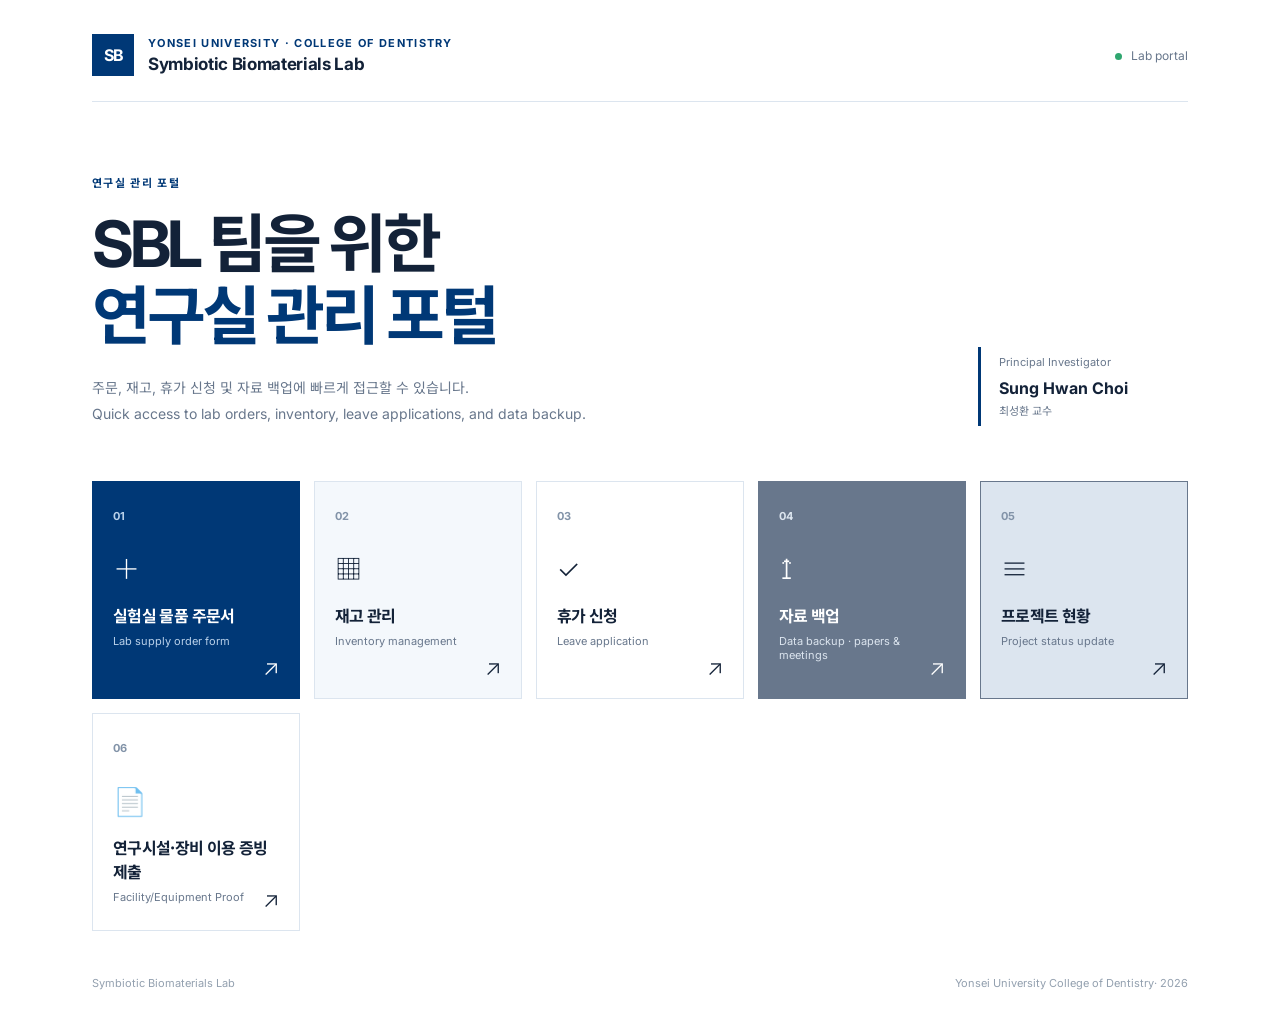
==== index.html @ 74894c6a "Add form card: 연구시설·장비 이용 증빙 제출 (forms.gle/TEMUoJNkxEMnS8F69)" ====
<!doctype html>
<html lang="ko">
<head>
  <meta charset="utf-8">
  <meta name="viewport" content="width=device-width, initial-scale=1">
  <meta name="theme-color" content="#003876">
  <meta name="description" content="Symbiotic Biomaterials Lab management portal">
  <title>Symbiotic Biomaterials Lab | 연구실 관리 포털</title>
  <link rel="preconnect" href="https://fonts.googleapis.com">
  <link rel="preconnect" href="https://fonts.gstatic.com" crossorigin>
  <link href="https://fonts.googleapis.com/css2?family=Inter:wght@400;500;600;700&family=Noto+Sans+KR:wght@400;500;600;700&display=swap" rel="stylesheet">
  <link rel="stylesheet" href="styles.css">
</head>
<body>
  <main class="shell">
    <header class="topbar">
      <div class="mark" aria-hidden="true">SB</div>
      <div>
        <p class="eyebrow">YONSEI UNIVERSITY · COLLEGE OF DENTISTRY</p>
        <h1>Symbiotic Biomaterials Lab</h1>
      </div>
      <span class="status"><i></i> Lab portal</span>
    </header>

    <section class="intro" aria-labelledby="page-title">
      <div>
        <p class="kicker">연구실 관리 포털</p>
        <h2 id="page-title">SBL 팀을 위한<br><span>연구실 관리 포털</span></h2>
        <p class="subcopy">주문, 재고, 휴가 신청 및 자료 백업에 빠르게 접근할 수 있습니다.<br>Quick access to lab orders, inventory, leave applications, and data backup.</p>
      </div>
      <div class="pi-card"><span>Principal Investigator</span><strong>Sung Hwan Choi</strong><small>최성환 교수</small></div>
    </section>

    <section class="cards" aria-label="Lab management links">
      <a class="card" href="https://docs.google.com/forms/d/e/1FAIpQLScEIuQITKo05gWaRVm7bDveCAIwTqV2-ZcL_DmFr97_qJIZLg/viewform" target="_blank" rel="noopener">
        <span class="number">01</span><span class="icon">＋</span><h3>실험실 물품 주문서</h3><p>Lab supply order form</p><span class="arrow">↗</span>
      </a>
      <a class="card" href="https://utkmangal.github.io/CSB-inventory/" target="_blank" rel="noopener">
        <span class="number">02</span><span class="icon">▦</span><h3>재고 관리</h3><p>Inventory management</p><span class="arrow">↗</span>
      </a>
      <a class="card" href="https://script.google.com/macros/s/AKfycbx7M5jRn8BDRNuMDzZ_AdjzgKAW8azfZle3n2k74nBAoc-adZHbKTkeCvFYDNhis0aWDw/exec" target="_blank" rel="noopener">
        <span class="number">03</span><span class="icon">✓</span><h3>휴가 신청</h3><p>Leave application</p><span class="arrow">↗</span>
      </a>
      <a class="card" href="https://drive.google.com/drive/u/0/folders/1RgWp5xmx1tK5ifyIaV2tfaJ5H_zmClWn" target="_blank" rel="noopener">
        <span class="number">04</span><span class="icon">↥</span><h3>자료 백업</h3><p>Data backup · papers & meetings</p><span class="arrow">↗</span>
      </a>
      <a class="card" href="https://forms.gle/GiUPmyDLFvxr4hBi9" target="_blank" rel="noopener">
        <span class="number">05</span><span class="icon">≡</span><h3>프로젝트 현황</h3><p>Project status update</p><span class="arrow">↗</span>
      </a>
      <a class="card" href="https://forms.gle/TEMUoJNkxEMnS8F69" target="_blank" rel="noopener">
        <span class="number">06</span><span class="icon">📄</span><h3>연구시설·장비 이용 증빙 제출</h3><p>Facility/Equipment Proof</p><span class="arrow">↗</span>
      </a>
    </section>

    <footer><span>Symbiotic Biomaterials Lab</span><span>Yonsei University College of Dentistry· 2026</span></footer>
  </main>
  <script src="script.js"></script>
</body>
</html>
---- styles.css ----
:root{--blue:#003876;--ink:#132238;--muted:#68778c;--line:#dce5ef;--pale:#f4f8fc}*{box-sizing:border-box}html{font-family:Inter,"Noto Sans KR",sans-serif;color:var(--ink);background:#fff}body{margin:0;min-height:100vh}.shell{max-width:1160px;margin:auto;padding:34px 32px 24px}.topbar{display:flex;align-items:center;gap:14px;border-bottom:1px solid var(--line);padding-bottom:25px}.mark{width:42px;height:42px;display:grid;place-items:center;background:var(--blue);color:#fff;font-weight:700;letter-spacing:-1px}.eyebrow,.kicker{margin:0;color:var(--blue);font-size:11px;font-weight:700;letter-spacing:.12em}.topbar h1{font-size:17px;margin:4px 0 0;letter-spacing:-.02em}.status{margin-left:auto;color:var(--muted);font-size:12px}.status i{display:inline-block;width:7px;height:7px;border-radius:50%;background:#2fa66f;margin-right:6px}.intro{display:flex;justify-content:space-between;gap:32px;padding:72px 0 55px}.kicker{margin-bottom:18px}.intro h2{font-size:clamp(38px,5vw,64px);line-height:1.12;letter-spacing:-.065em;margin:0}.intro h2 span{color:var(--blue)}.subcopy{color:var(--muted);font-size:14px;line-height:1.8;margin:24px 0 0}.pi-card{align-self:end;border-left:3px solid var(--blue);padding:8px 0 8px 18px;min-width:210px}.pi-card span,.pi-card small{display:block;color:var(--muted);font-size:11px}.pi-card strong{display:block;font-size:16px;margin:9px 0 4px}.cards{display:grid;grid-template-columns:repeat(5,1fr);gap:14px}.card{position:relative;min-height:218px;padding:22px 20px;text-decoration:none;color:var(--ink);border:1px solid var(--line);background:#fff;transition:transform .2s,box-shadow .2s,border-color .2s}.card:hover,.card:focus-visible{transform:translateY(-4px);border-color:#7fa3c7;box-shadow:0 12px 28px #00387614;outline:none}.card:nth-child(1){background:var(--blue);color:#fff;border-color:var(--blue)}.card:nth-child(1) p,.card:nth-child(1) .number{color:#b9d1ea}.card:nth-child(2){background:var(--pale)}.card:nth-child(4){background:var(--muted);color:#fff;border-color:var(--muted)}.card:nth-child(4) p,.card:nth-child(4) .number{color:var(--line)}.card:nth-child(5){background:var(--line);border-color:var(--muted)}.number{color:#8293a8;font-size:11px;font-weight:700}.icon{display:block;font-size:27px;line-height:1;margin:32px 0 20px;font-weight:300}.card h3{font-family:"Noto Sans KR",Inter,sans-serif;font-size:16px;letter-spacing:-.04em;margin:0 0 7px}.card p{margin:0;color:var(--muted);font-size:11px}.arrow{position:absolute;right:20px;bottom:18px;font-size:22px;font-weight:300}.card:nth-child(1) .arrow,.card:nth-child(4) .arrow{color:#fff}footer{display:flex;justify-content:space-between;color:#93a0af;font-size:11px;padding-top:45px}@media(max-width:800px){.shell{padding:22px 20px}.intro{padding:52px 0 38px;display:block}.pi-card{margin-top:32px}.cards{grid-template-columns:repeat(3,1fr)}}@media(max-width:480px){.topbar{align-items:flex-start}.status{display:none}.intro h2{font-size:40px}.subcopy br{display:none}.cards{grid-template-columns:1fr}.card{min-height:170px}.icon{margin:24px 0 16px}footer{display:block;line-height:2}}
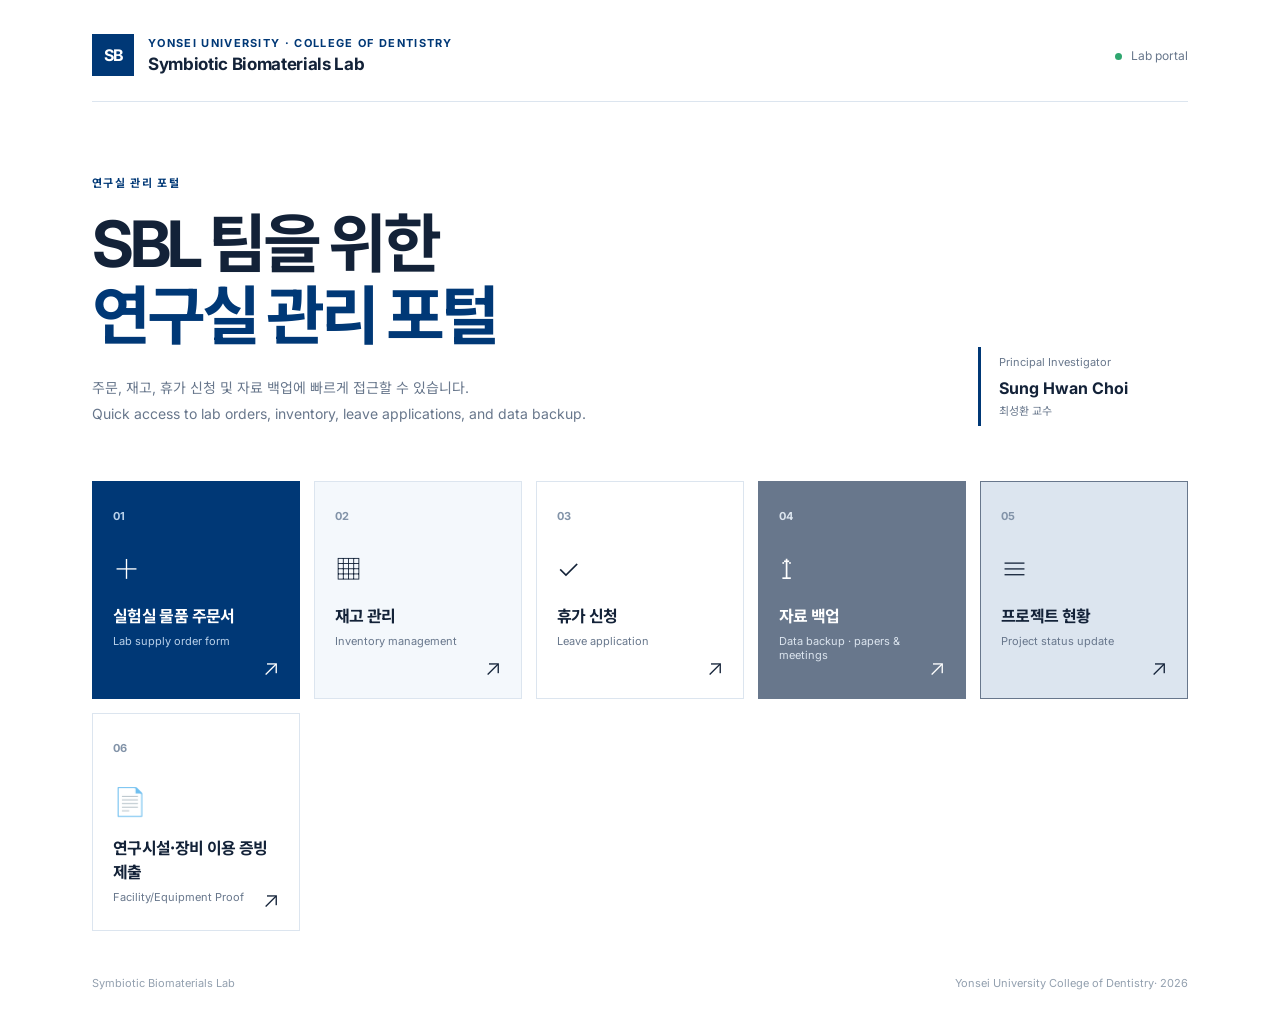
==== commit 08db6b83: "Add Yonsei logo watermark via bg.css and link in index.html" ====
--- a/index.html
+++ b/index.html
@@ -10,6 +10,7 @@
   <link rel="preconnect" href="https://fonts.gstatic.com" crossorigin>
   <link href="https://fonts.googleapis.com/css2?family=Inter:wght@400;500;600;700&family=Noto+Sans+KR:wght@400;500;600;700&display=swap" rel="stylesheet">
   <link rel="stylesheet" href="styles.css">
+  <link rel="stylesheet" href="bg.css">
 </head>
 <body>
   <main class="shell">
--- a/bg.css
+++ b/bg.css
@@ -0,0 +1,18 @@
+/* Yonsei logo background (top-right watermark) */
+body::after{
+  content: "";
+  position:fixed;
+  top:30px;
+  right:0.75px;
+  width:520px;
+  height:520px;
+  pointer-events:none;
+  background-image:url('https://mail.yonsei.ac.kr/userImgV2/logo/imageFile_47ba99c5.png');
+  background-size:contain;
+  background-repeat:no-repeat;
+  opacity:.12;
+  z-index:0;
+}
+
+/* Ensure main content sits above the watermark */
+.shell{position:relative;z-index:1}
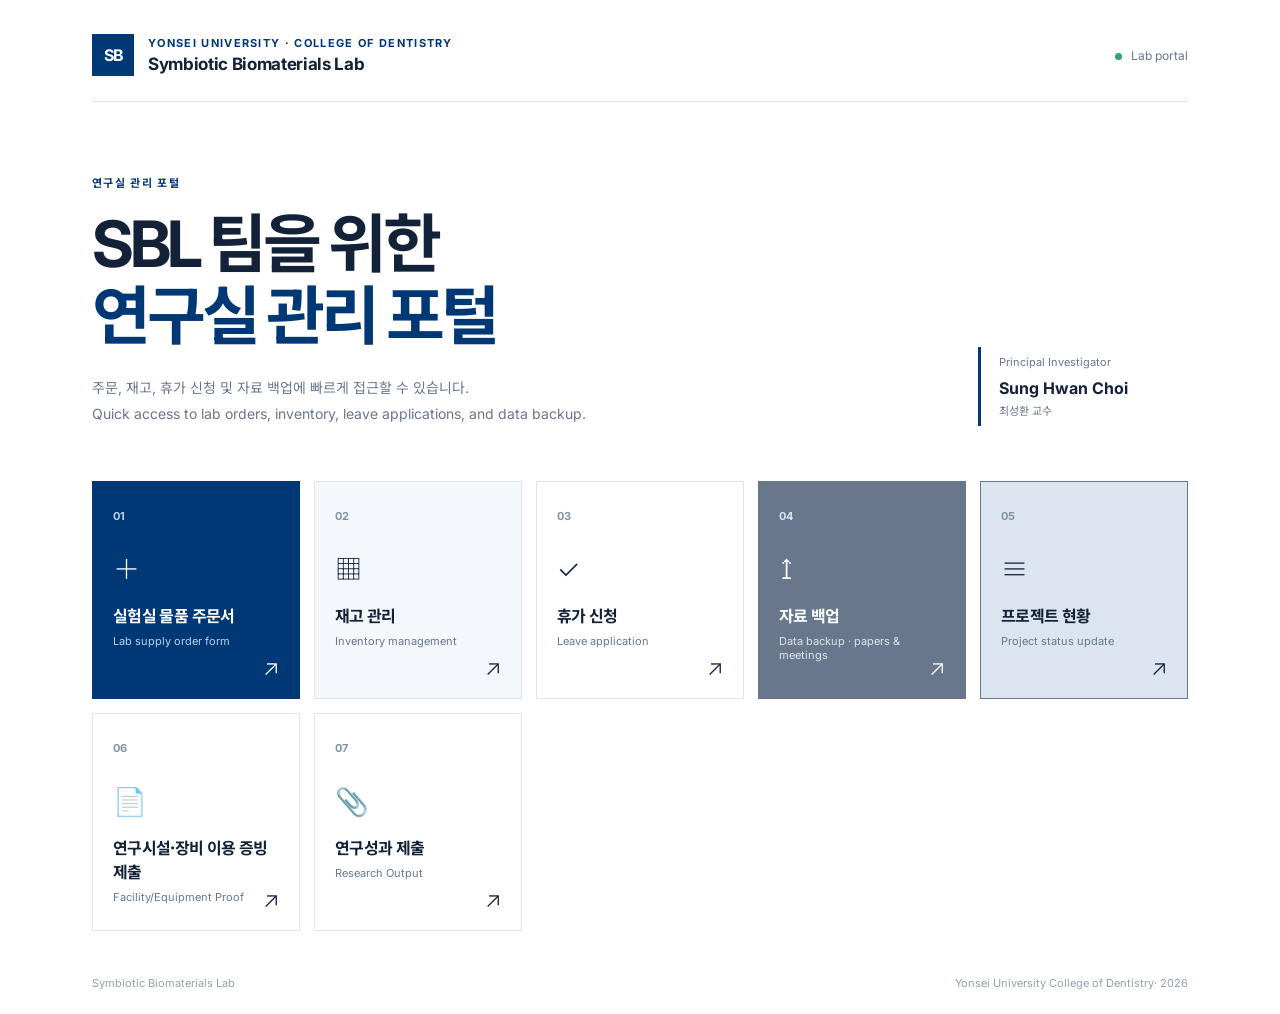
==== commit c04f76e6: "Add research output card: 연구성과 제출 (forms.gle/zZ8ShPxTAzbq8mXW9)" ====
--- a/index.html
+++ b/index.html
@@ -51,6 +51,9 @@
       <a class="card" href="https://forms.gle/TEMUoJNkxEMnS8F69" target="_blank" rel="noopener">
         <span class="number">06</span><span class="icon">📄</span><h3>연구시설·장비 이용 증빙 제출</h3><p>Facility/Equipment Proof</p><span class="arrow">↗</span>
       </a>
+      <a class="card" href="https://forms.gle/zZ8ShPxTAzbq8mXW9" target="_blank" rel="noopener">
+        <span class="number">07</span><span class="icon">📎</span><h3>연구성과 제출</h3><p>Research Output</p><span class="arrow">↗</span>
+      </a>
     </section>
 
     <footer><span>Symbiotic Biomaterials Lab</span><span>Yonsei University College of Dentistry· 2026</span></footer>
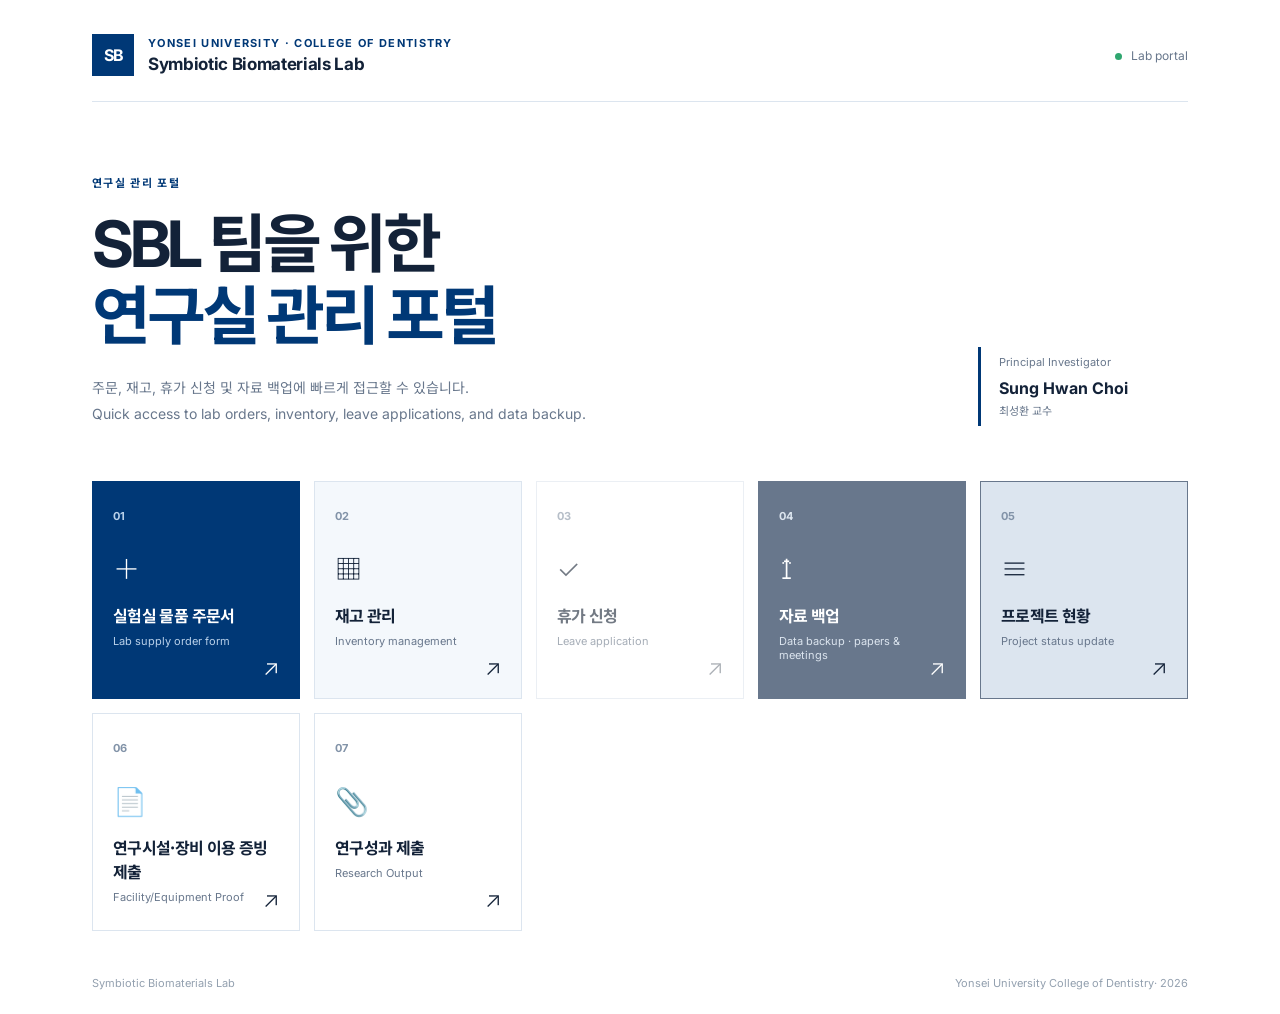
==== commit 13bfd3f1: "Disable card 03 (muted) and add muted.css" ====
--- a/index.html
+++ b/index.html
@@ -10,6 +10,7 @@
   <link rel="preconnect" href="https://fonts.gstatic.com" crossorigin>
   <link href="https://fonts.googleapis.com/css2?family=Inter:wght@400;500;600;700&family=Noto+Sans+KR:wght@400;500;600;700&display=swap" rel="stylesheet">
   <link rel="stylesheet" href="styles.css">
+  <link rel="stylesheet" href="muted.css">
   <link rel="stylesheet" href="bg.css">
 </head>
 <body>
@@ -39,9 +40,9 @@
       <a class="card" href="https://utkmangal.github.io/CSB-inventory/" target="_blank" rel="noopener">
         <span class="number">02</span><span class="icon">▦</span><h3>재고 관리</h3><p>Inventory management</p><span class="arrow">↗</span>
       </a>
-      <a class="card" href="https://script.google.com/macros/s/AKfycbx7M5jRn8BDRNuMDzZ_AdjzgKAW8azfZle3n2k74nBAoc-adZHbKTkeCvFYDNhis0aWDw/exec" target="_blank" rel="noopener">
+      <div class="card muted" role="button" aria-disabled="true" title="휴가 신청 (일시 비활성화)">
         <span class="number">03</span><span class="icon">✓</span><h3>휴가 신청</h3><p>Leave application</p><span class="arrow">↗</span>
-      </a>
+      </div>
       <a class="card" href="https://drive.google.com/drive/u/0/folders/1RgWp5xmx1tK5ifyIaV2tfaJ5H_zmClWn" target="_blank" rel="noopener">
         <span class="number">04</span><span class="icon">↥</span><h3>자료 백업</h3><p>Data backup · papers & meetings</p><span class="arrow">↗</span>
       </a>
--- a/muted.css
+++ b/muted.css
@@ -0,0 +1,9 @@
+/* Styles for disabled/muted cards */
+.card.muted{
+  pointer-events:none;
+  opacity:.6;
+  filter:grayscale(.2);
+  cursor:default;
+}
+.card.muted .arrow{opacity:.6}
+.card.muted:hover,.card.muted:focus{transform:none;box-shadow:none;border-color:var(--line)}
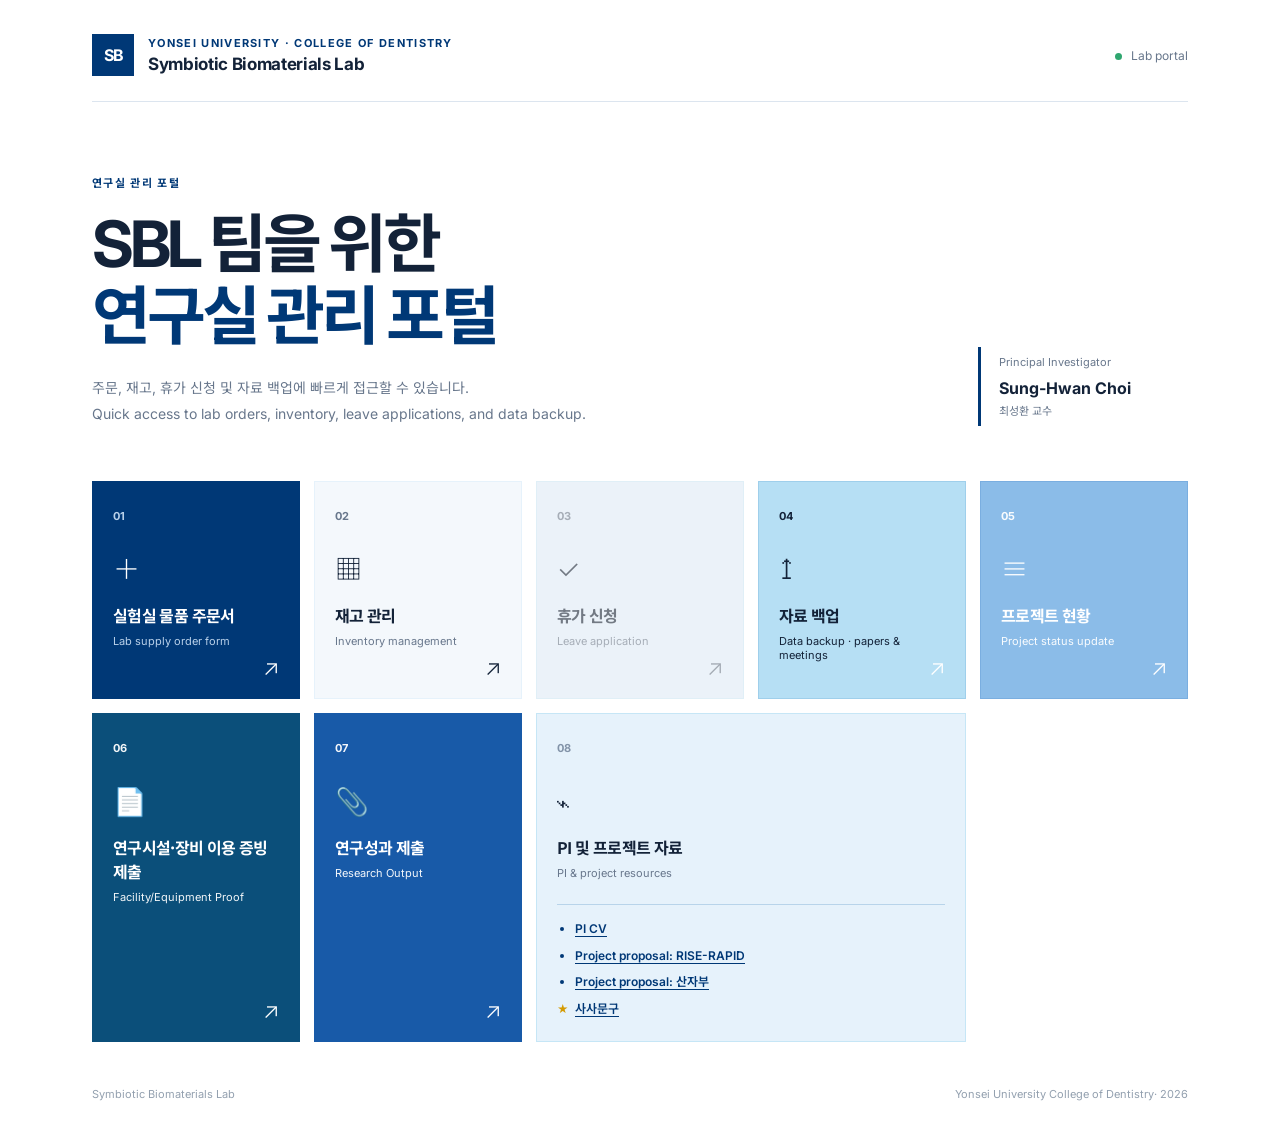
==== commit 7b87aec3: "Added new files and modified existing files to enhance the project. The new files include various do" ====
--- a/index.html
+++ b/index.html
@@ -30,7 +30,7 @@
         <h2 id="page-title">SBL 팀을 위한<br><span>연구실 관리 포털</span></h2>
         <p class="subcopy">주문, 재고, 휴가 신청 및 자료 백업에 빠르게 접근할 수 있습니다.<br>Quick access to lab orders, inventory, leave applications, and data backup.</p>
       </div>
-      <div class="pi-card"><span>Principal Investigator</span><strong>Sung Hwan Choi</strong><small>최성환 교수</small></div>
+      <div class="pi-card"><span>Principal Investigator</span><strong>Sung-Hwan Choi</strong><small>최성환 교수</small></div>
     </section>
 
     <section class="cards" aria-label="Lab management links">
@@ -55,6 +55,15 @@
       <a class="card" href="https://forms.gle/zZ8ShPxTAzbq8mXW9" target="_blank" rel="noopener">
         <span class="number">07</span><span class="icon">📎</span><h3>연구성과 제출</h3><p>Research Output</p><span class="arrow">↗</span>
       </a>
+      <div class="card resources-card">
+        <span class="number">08</span><span class="icon">⌁</span><h3>PI 및 프로젝트 자료</h3><p>PI &amp; project resources</p>
+        <ul class="resource-links">
+          <li><a href="https://drive.google.com/drive/folders/1UVNVBesscHKPIW8q47h2QK1CY0k-_-e5?usp=drive_link" target="_blank" rel="noopener">PI CV</a></li>
+          <li><a href="https://drive.google.com/drive/folders/1UA35SSmrBglyBUt4E-YgcebV_kpuVBA3?usp=sharing" target="_blank" rel="noopener">Project proposal: RISE-RAPID</a></li>
+          <li><a href="https://drive.google.com/drive/folders/1AG4R23twHz2QoNKqNVrFZvlxnFODZZCt?usp=sharing" target="_blank" rel="noopener">Project proposal: 산자부</a></li>
+          <li class="acknowledgement-link"><span aria-hidden="true">★</span><a href="https://drive.google.com/drive/folders/1MIOdR1lTxWdF0zPtPaMRgAejjiVoql5Q?usp=sharing" target="_blank" rel="noopener">사사문구</a></li>
+        </ul>
+      </div>
     </section>
 
     <footer><span>Symbiotic Biomaterials Lab</span><span>Yonsei University College of Dentistry· 2026</span></footer>
--- a/styles.css
+++ b/styles.css
@@ -1 +1 @@
-:root{--blue:#003876;--ink:#132238;--muted:#68778c;--line:#dce5ef;--pale:#f4f8fc}*{box-sizing:border-box}html{font-family:Inter,"Noto Sans KR",sans-serif;color:var(--ink);background:#fff}body{margin:0;min-height:100vh}.shell{max-width:1160px;margin:auto;padding:34px 32px 24px}.topbar{display:flex;align-items:center;gap:14px;border-bottom:1px solid var(--line);padding-bottom:25px}.mark{width:42px;height:42px;display:grid;place-items:center;background:var(--blue);color:#fff;font-weight:700;letter-spacing:-1px}.eyebrow,.kicker{margin:0;color:var(--blue);font-size:11px;font-weight:700;letter-spacing:.12em}.topbar h1{font-size:17px;margin:4px 0 0;letter-spacing:-.02em}.status{margin-left:auto;color:var(--muted);font-size:12px}.status i{display:inline-block;width:7px;height:7px;border-radius:50%;background:#2fa66f;margin-right:6px}.intro{display:flex;justify-content:space-between;gap:32px;padding:72px 0 55px}.kicker{margin-bottom:18px}.intro h2{font-size:clamp(38px,5vw,64px);line-height:1.12;letter-spacing:-.065em;margin:0}.intro h2 span{color:var(--blue)}.subcopy{color:var(--muted);font-size:14px;line-height:1.8;margin:24px 0 0}.pi-card{align-self:end;border-left:3px solid var(--blue);padding:8px 0 8px 18px;min-width:210px}.pi-card span,.pi-card small{display:block;color:var(--muted);font-size:11px}.pi-card strong{display:block;font-size:16px;margin:9px 0 4px}.cards{display:grid;grid-template-columns:repeat(5,1fr);gap:14px}.card{position:relative;min-height:218px;padding:22px 20px;text-decoration:none;color:var(--ink);border:1px solid var(--line);background:#fff;transition:transform .2s,box-shadow .2s,border-color .2s}.card:hover,.card:focus-visible{transform:translateY(-4px);border-color:#7fa3c7;box-shadow:0 12px 28px #00387614;outline:none}.card:nth-child(1){background:var(--blue);color:#fff;border-color:var(--blue)}.card:nth-child(1) p,.card:nth-child(1) .number{color:#b9d1ea}.card:nth-child(2){background:var(--pale)}.card:nth-child(4){background:var(--muted);color:#fff;border-color:var(--muted)}.card:nth-child(4) p,.card:nth-child(4) .number{color:var(--line)}.card:nth-child(5){background:var(--line);border-color:var(--muted)}.number{color:#8293a8;font-size:11px;font-weight:700}.icon{display:block;font-size:27px;line-height:1;margin:32px 0 20px;font-weight:300}.card h3{font-family:"Noto Sans KR",Inter,sans-serif;font-size:16px;letter-spacing:-.04em;margin:0 0 7px}.card p{margin:0;color:var(--muted);font-size:11px}.arrow{position:absolute;right:20px;bottom:18px;font-size:22px;font-weight:300}.card:nth-child(1) .arrow,.card:nth-child(4) .arrow{color:#fff}footer{display:flex;justify-content:space-between;color:#93a0af;font-size:11px;padding-top:45px}@media(max-width:800px){.shell{padding:22px 20px}.intro{padding:52px 0 38px;display:block}.pi-card{margin-top:32px}.cards{grid-template-columns:repeat(3,1fr)}}@media(max-width:480px){.topbar{align-items:flex-start}.status{display:none}.intro h2{font-size:40px}.subcopy br{display:none}.cards{grid-template-columns:1fr}.card{min-height:170px}.icon{margin:24px 0 16px}footer{display:block;line-height:2}}
+:root{--blue:#003876;--ink:#132238;--muted:#68778c;--line:#dce5ef;--pale:#f4f8fc}*{box-sizing:border-box}html{font-family:Inter,"Noto Sans KR",sans-serif;color:var(--ink);background:#fff}body{margin:0;min-height:100vh}.shell{max-width:1160px;margin:auto;padding:34px 32px 24px}.topbar{display:flex;align-items:center;gap:14px;border-bottom:1px solid var(--line);padding-bottom:25px}.mark{width:42px;height:42px;display:grid;place-items:center;background:var(--blue);color:#fff;font-weight:700;letter-spacing:-1px}.eyebrow,.kicker{margin:0;color:var(--blue);font-size:11px;font-weight:700;letter-spacing:.12em}.topbar h1{font-size:17px;margin:4px 0 0;letter-spacing:-.02em}.status{margin-left:auto;color:var(--muted);font-size:12px}.status i{display:inline-block;width:7px;height:7px;border-radius:50%;background:#2fa66f;margin-right:6px}.intro{display:flex;justify-content:space-between;gap:32px;padding:72px 0 55px}.kicker{margin-bottom:18px}.intro h2{font-size:clamp(38px,5vw,64px);line-height:1.12;letter-spacing:-.065em;margin:0}.intro h2 span{color:var(--blue)}.subcopy{color:var(--muted);font-size:14px;line-height:1.8;margin:24px 0 0}.pi-card{align-self:end;border-left:3px solid var(--blue);padding:8px 0 8px 18px;min-width:210px}.pi-card span,.pi-card small{display:block;color:var(--muted);font-size:11px}.pi-card strong{display:block;font-size:16px;margin:9px 0 4px}.cards{display:grid;grid-template-columns:repeat(5,1fr);gap:14px}.card{position:relative;min-height:218px;padding:22px 20px;text-decoration:none;color:var(--ink);border:1px solid var(--line);background:#fff;transition:transform .2s,box-shadow .2s,border-color .2s}.card:hover,.card:focus-visible{transform:translateY(-4px);border-color:#7fa3c7;box-shadow:0 12px 28px #00387614;outline:none}.card:nth-child(1){background:var(--blue);color:#fff;border-color:var(--blue)}.card:nth-child(1) p,.card:nth-child(1) .number{color:#b9d1ea}.card:nth-child(2){background:var(--pale)}.card:nth-child(4){background:var(--muted);color:#fff;border-color:var(--muted)}.card:nth-child(4) p,.card:nth-child(4) .number{color:var(--line)}.card:nth-child(5){background:var(--line);border-color:var(--muted)}.number{color:#8293a8;font-size:11px;font-weight:700}.icon{display:block;font-size:27px;line-height:1;margin:32px 0 20px;font-weight:300}.card h3{font-family:"Noto Sans KR",Inter,sans-serif;font-size:16px;letter-spacing:-.04em;margin:0 0 7px}.card p{margin:0;color:var(--muted);font-size:11px}.arrow{position:absolute;right:20px;bottom:18px;font-size:22px;font-weight:300}.card:nth-child(1) .arrow,.card:nth-child(4) .arrow{color:#fff}footer{display:flex;justify-content:space-between;color:#93a0af;font-size:11px;padding-top:45px}@media(max-width:800px){.shell{padding:22px 20px}.intro{padding:52px 0 38px;display:block}.pi-card{margin-top:32px}.cards{grid-template-columns:repeat(3,1fr)}}@media(max-width:480px){.topbar{align-items:flex-start}.status{display:none}.intro h2{font-size:40px}.subcopy br{display:none}.cards{grid-template-columns:1fr}.card{min-height:170px}.icon{margin:24px 0 16px}footer{display:block;line-height:2}}.resources-card{grid-column:span 2;background:#e6f2fb;border-color:#c6e6f6;min-height:260px}.resource-links{margin:24px 0 0;padding:14px 0 0 18px;border-top:1px solid #b8d4ea;color:var(--blue);font-size:12px;line-height:1.65}.resource-links li+li{margin-top:7px}.acknowledgement-link{list-style:none;margin-left:-18px}.acknowledgement-link span{display:inline-block;margin-right:6px;color:#d49a00;font-size:11px}.resource-links a{color:var(--blue);font-weight:600;text-underline-offset:3px}.resource-links a:hover,.resource-links a:focus-visible{color:#002957}@media(max-width:480px){.resources-card{grid-column:span 1}.resource-links{font-size:13px}}
--- a/muted.css
+++ b/muted.css
@@ -7,3 +7,22 @@
 }
 .card.muted .arrow{opacity:.6}
 .card.muted:hover,.card.muted:focus{transform:none;box-shadow:none;border-color:var(--line)}
+
+/* Consistent blue/white palette for cards 02–07 */
+.cards .card:nth-child(2){background:#f4f8fc;color:var(--ink);border-color:#e6f2fb}
+.cards .card:nth-child(2) p,.cards .card:nth-child(2) .number{color:var(--muted)}
+
+.cards .card:nth-child(3){background:#dbeaf8;color:var(--ink);border-color:#c6e6f6}
+.cards .card:nth-child(3) p,.cards .card:nth-child(3) .number{color:var(--muted)}
+
+.cards .card:nth-child(4){background:#b6dff4;color:var(--ink);border-color:#9fcfeb}
+.cards .card:nth-child(4) p,.cards .card:nth-child(4) .number{color:var(--ink)}
+
+.cards .card:nth-child(5){background:#8bbce8;color:#fff;border-color:#7aaee0}
+.cards .card:nth-child(5) p,.cards .card:nth-child(5) .number{color:rgba(255,255,255,0.95)}
+
+.cards .card:nth-child(6){background:#0b4f7a;color:#fff;border-color:#0b4f7a}
+.cards .card:nth-child(6) p,.cards .card:nth-child(6) .number{color:rgba(255,255,255,0.95)}
+
+.cards .card:nth-child(7){background:#185aa8;color:#fff;border-color:#185aa8}
+.cards .card:nth-child(7) p,.cards .card:nth-child(7) .number{color:rgba(255,255,255,0.95)}
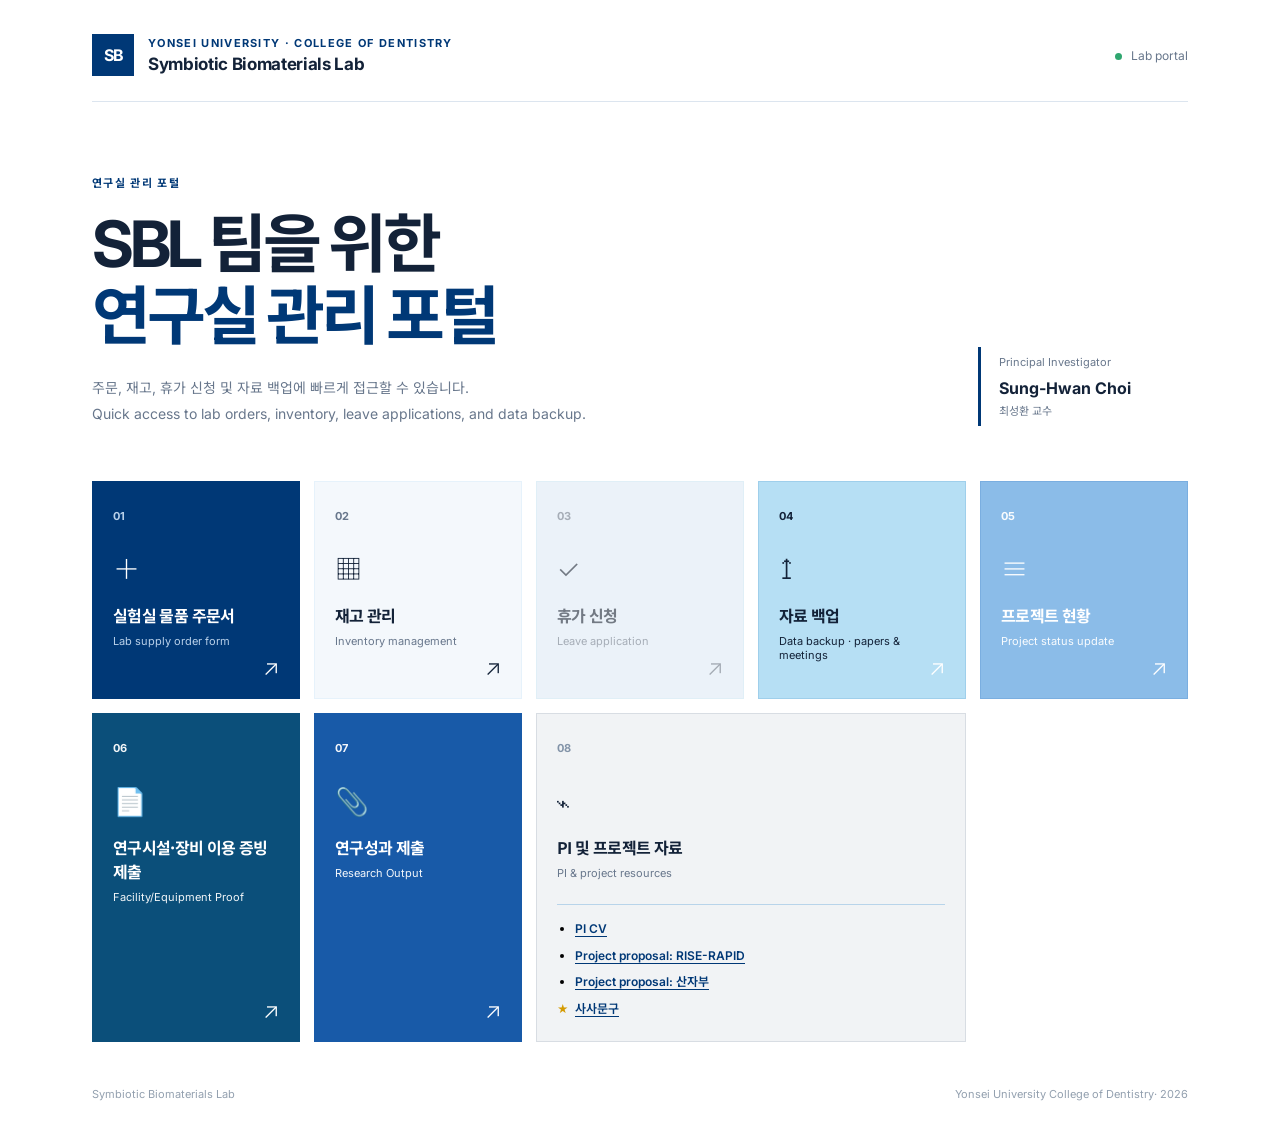
==== commit 366e6e10: "Update text in index.html to reflect new changes in the project." ====
--- a/index.html
+++ b/index.html
@@ -60,8 +60,8 @@
         <ul class="resource-links">
           <li><a href="https://drive.google.com/drive/folders/1UVNVBesscHKPIW8q47h2QK1CY0k-_-e5?usp=drive_link" target="_blank" rel="noopener">PI CV</a></li>
           <li><a href="https://drive.google.com/drive/folders/1UA35SSmrBglyBUt4E-YgcebV_kpuVBA3?usp=sharing" target="_blank" rel="noopener">Project proposal: RISE-RAPID</a></li>
-          <li><a href="https://drive.google.com/drive/folders/1AG4R23twHz2QoNKqNVrFZvlxnFODZZCt?usp=sharing" target="_blank" rel="noopener">Project proposal: 산자부</a></li>
-          <li class="acknowledgement-link"><span aria-hidden="true">★</span><a href="https://drive.google.com/drive/folders/1MIOdR1lTxWdF0zPtPaMRgAejjiVoql5Q?usp=sharing" target="_blank" rel="noopener">사사문구</a></li>
+          <li><a href="https://drive.google.com/drive/folders/1MIOdR1lTxWdF0zPtPaMRgAejjiVoql5Q?usp=sharing" target="_blank" rel="noopener">Project proposal: 산자부</a></li>
+          <li class="acknowledgement-link"><span aria-hidden="true">★</span><a href="https://drive.google.com/drive/folders/1AG4R23twHz2QoNKqNVrFZvlxnFODZZCt?usp=sharing" target="_blank" rel="noopener">사사문구</a></li>
         </ul>
       </div>
     </section>
--- a/styles.css
+++ b/styles.css
@@ -1 +1 @@
-:root{--blue:#003876;--ink:#132238;--muted:#68778c;--line:#dce5ef;--pale:#f4f8fc}*{box-sizing:border-box}html{font-family:Inter,"Noto Sans KR",sans-serif;color:var(--ink);background:#fff}body{margin:0;min-height:100vh}.shell{max-width:1160px;margin:auto;padding:34px 32px 24px}.topbar{display:flex;align-items:center;gap:14px;border-bottom:1px solid var(--line);padding-bottom:25px}.mark{width:42px;height:42px;display:grid;place-items:center;background:var(--blue);color:#fff;font-weight:700;letter-spacing:-1px}.eyebrow,.kicker{margin:0;color:var(--blue);font-size:11px;font-weight:700;letter-spacing:.12em}.topbar h1{font-size:17px;margin:4px 0 0;letter-spacing:-.02em}.status{margin-left:auto;color:var(--muted);font-size:12px}.status i{display:inline-block;width:7px;height:7px;border-radius:50%;background:#2fa66f;margin-right:6px}.intro{display:flex;justify-content:space-between;gap:32px;padding:72px 0 55px}.kicker{margin-bottom:18px}.intro h2{font-size:clamp(38px,5vw,64px);line-height:1.12;letter-spacing:-.065em;margin:0}.intro h2 span{color:var(--blue)}.subcopy{color:var(--muted);font-size:14px;line-height:1.8;margin:24px 0 0}.pi-card{align-self:end;border-left:3px solid var(--blue);padding:8px 0 8px 18px;min-width:210px}.pi-card span,.pi-card small{display:block;color:var(--muted);font-size:11px}.pi-card strong{display:block;font-size:16px;margin:9px 0 4px}.cards{display:grid;grid-template-columns:repeat(5,1fr);gap:14px}.card{position:relative;min-height:218px;padding:22px 20px;text-decoration:none;color:var(--ink);border:1px solid var(--line);background:#fff;transition:transform .2s,box-shadow .2s,border-color .2s}.card:hover,.card:focus-visible{transform:translateY(-4px);border-color:#7fa3c7;box-shadow:0 12px 28px #00387614;outline:none}.card:nth-child(1){background:var(--blue);color:#fff;border-color:var(--blue)}.card:nth-child(1) p,.card:nth-child(1) .number{color:#b9d1ea}.card:nth-child(2){background:var(--pale)}.card:nth-child(4){background:var(--muted);color:#fff;border-color:var(--muted)}.card:nth-child(4) p,.card:nth-child(4) .number{color:var(--line)}.card:nth-child(5){background:var(--line);border-color:var(--muted)}.number{color:#8293a8;font-size:11px;font-weight:700}.icon{display:block;font-size:27px;line-height:1;margin:32px 0 20px;font-weight:300}.card h3{font-family:"Noto Sans KR",Inter,sans-serif;font-size:16px;letter-spacing:-.04em;margin:0 0 7px}.card p{margin:0;color:var(--muted);font-size:11px}.arrow{position:absolute;right:20px;bottom:18px;font-size:22px;font-weight:300}.card:nth-child(1) .arrow,.card:nth-child(4) .arrow{color:#fff}footer{display:flex;justify-content:space-between;color:#93a0af;font-size:11px;padding-top:45px}@media(max-width:800px){.shell{padding:22px 20px}.intro{padding:52px 0 38px;display:block}.pi-card{margin-top:32px}.cards{grid-template-columns:repeat(3,1fr)}}@media(max-width:480px){.topbar{align-items:flex-start}.status{display:none}.intro h2{font-size:40px}.subcopy br{display:none}.cards{grid-template-columns:1fr}.card{min-height:170px}.icon{margin:24px 0 16px}footer{display:block;line-height:2}}.resources-card{grid-column:span 2;background:#e6f2fb;border-color:#c6e6f6;min-height:260px}.resource-links{margin:24px 0 0;padding:14px 0 0 18px;border-top:1px solid #b8d4ea;color:var(--blue);font-size:12px;line-height:1.65}.resource-links li+li{margin-top:7px}.acknowledgement-link{list-style:none;margin-left:-18px}.acknowledgement-link span{display:inline-block;margin-right:6px;color:#d49a00;font-size:11px}.resource-links a{color:var(--blue);font-weight:600;text-underline-offset:3px}.resource-links a:hover,.resource-links a:focus-visible{color:#002957}@media(max-width:480px){.resources-card{grid-column:span 1}.resource-links{font-size:13px}}
+:root{--blue:#003876;--ink:#132238;--muted:#68778c;--line:#dce5ef;--pale:#f4f8fc}*{box-sizing:border-box}html{font-family:Inter,"Noto Sans KR",sans-serif;color:var(--ink);background:#fff}body{margin:0;min-height:100vh}.shell{max-width:1160px;margin:auto;padding:34px 32px 24px}.topbar{display:flex;align-items:center;gap:14px;border-bottom:1px solid var(--line);padding-bottom:25px}.mark{width:42px;height:42px;display:grid;place-items:center;background:var(--blue);color:#fff;font-weight:700;letter-spacing:-1px}.eyebrow,.kicker{margin:0;color:var(--blue);font-size:11px;font-weight:700;letter-spacing:.12em}.topbar h1{font-size:17px;margin:4px 0 0;letter-spacing:-.02em}.status{margin-left:auto;color:var(--muted);font-size:12px}.status i{display:inline-block;width:7px;height:7px;border-radius:50%;background:#2fa66f;margin-right:6px}.intro{display:flex;justify-content:space-between;gap:32px;padding:72px 0 55px}.kicker{margin-bottom:18px}.intro h2{font-size:clamp(38px,5vw,64px);line-height:1.12;letter-spacing:-.065em;margin:0}.intro h2 span{color:var(--blue)}.subcopy{color:var(--muted);font-size:14px;line-height:1.8;margin:24px 0 0}.pi-card{align-self:end;border-left:3px solid var(--blue);padding:8px 0 8px 18px;min-width:210px}.pi-card span,.pi-card small{display:block;color:var(--muted);font-size:11px}.pi-card strong{display:block;font-size:16px;margin:9px 0 4px}.cards{display:grid;grid-template-columns:repeat(5,1fr);gap:14px}.card{position:relative;min-height:218px;padding:22px 20px;text-decoration:none;color:var(--ink);border:1px solid var(--line);background:#fff;transition:transform .2s,box-shadow .2s,border-color .2s}.card:hover,.card:focus-visible{transform:translateY(-4px);border-color:#7fa3c7;box-shadow:0 12px 28px #00387614;outline:none}.card:nth-child(1){background:var(--blue);color:#fff;border-color:var(--blue)}.card:nth-child(1) p,.card:nth-child(1) .number{color:#b9d1ea}.card:nth-child(2){background:var(--pale)}.card:nth-child(4){background:var(--muted);color:#fff;border-color:var(--muted)}.card:nth-child(4) p,.card:nth-child(4) .number{color:var(--line)}.card:nth-child(5){background:var(--line);border-color:var(--muted)}.number{color:#8293a8;font-size:11px;font-weight:700}.icon{display:block;font-size:27px;line-height:1;margin:32px 0 20px;font-weight:300}.card h3{font-family:"Noto Sans KR",Inter,sans-serif;font-size:16px;letter-spacing:-.04em;margin:0 0 7px}.card p{margin:0;color:var(--muted);font-size:11px}.arrow{position:absolute;right:20px;bottom:18px;font-size:22px;font-weight:300}.card:nth-child(1) .arrow,.card:nth-child(4) .arrow{color:#fff}footer{display:flex;justify-content:space-between;color:#93a0af;font-size:11px;padding-top:45px}@media(max-width:800px){.shell{padding:22px 20px}.intro{padding:52px 0 38px;display:block}.pi-card{margin-top:32px}.cards{grid-template-columns:repeat(3,1fr)}}@media(max-width:480px){.topbar{align-items:flex-start}.status{display:none}.intro h2{font-size:40px}.subcopy br{display:none}.cards{grid-template-columns:1fr}.card{min-height:170px}.icon{margin:24px 0 16px}footer{display:block;line-height:2}}.resources-card{grid-column:span 2;background:#e6f2fb;border-color:#c6e6f6;min-height:260px}.resource-links{margin:24px 0 0;padding:14px 0 0 18px;border-top:1px solid #b8d4ea;color:var(--blue);font-size:12px;line-height:1.65}.resource-links li+li{margin-top:7px}.acknowledgement-link{list-style:none;margin-left:-18px}.acknowledgement-link span{display:inline-block;margin-right:6px;color:#d49a00;font-size:11px}.resource-links a{color:var(--blue);font-weight:600;text-underline-offset:3px}.resource-links a:hover,.resource-links a:focus-visible{color:#002957}@media(max-width:480px){.resources-card{grid-column:span 1}.resource-links{font-size:13px}}.resources-card{background:#f1f3f5;border-color:#d8dde3}.resource-links{color:#000}
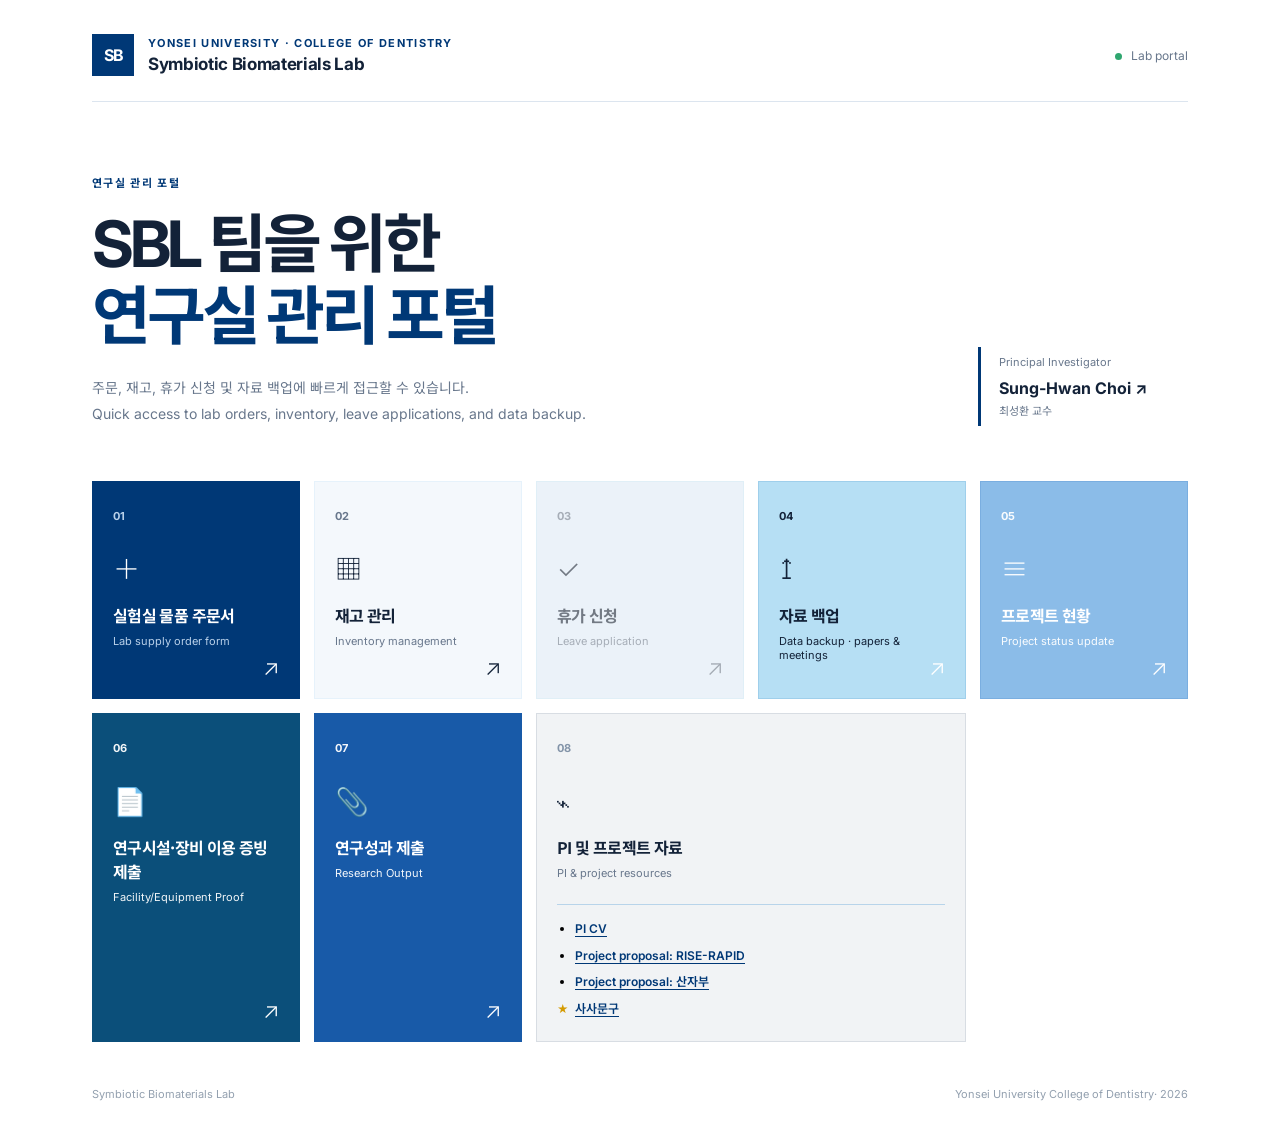
==== commit 85439d27: "Link Principal Investigator name card to PI CV in index.html" ====
--- a/index.html
+++ b/index.html
@@ -30,7 +30,7 @@
         <h2 id="page-title">SBL 팀을 위한<br><span>연구실 관리 포털</span></h2>
         <p class="subcopy">주문, 재고, 휴가 신청 및 자료 백업에 빠르게 접근할 수 있습니다.<br>Quick access to lab orders, inventory, leave applications, and data backup.</p>
       </div>
-      <div class="pi-card"><span>Principal Investigator</span><strong>Sung-Hwan Choi</strong><small>최성환 교수</small></div>
+      <a class="pi-card" href="pi-cv.html"><span>Principal Investigator</span><strong>Sung-Hwan Choi ↗</strong><small>최성환 교수</small></a>
     </section>
 
     <section class="cards" aria-label="Lab management links">
@@ -58,7 +58,7 @@
       <div class="card resources-card">
         <span class="number">08</span><span class="icon">⌁</span><h3>PI 및 프로젝트 자료</h3><p>PI &amp; project resources</p>
         <ul class="resource-links">
-          <li><a href="https://drive.google.com/drive/folders/1UVNVBesscHKPIW8q47h2QK1CY0k-_-e5?usp=drive_link" target="_blank" rel="noopener">PI CV</a></li>
+          <li><a href="pi-cv.html">PI CV</a></li>
           <li><a href="https://drive.google.com/drive/folders/1UA35SSmrBglyBUt4E-YgcebV_kpuVBA3?usp=sharing" target="_blank" rel="noopener">Project proposal: RISE-RAPID</a></li>
           <li><a href="https://drive.google.com/drive/folders/1MIOdR1lTxWdF0zPtPaMRgAejjiVoql5Q?usp=sharing" target="_blank" rel="noopener">Project proposal: 산자부</a></li>
           <li class="acknowledgement-link"><span aria-hidden="true">★</span><a href="https://drive.google.com/drive/folders/1AG4R23twHz2QoNKqNVrFZvlxnFODZZCt?usp=sharing" target="_blank" rel="noopener">사사문구</a></li>
--- a/styles.css
+++ b/styles.css
@@ -1 +1 @@
-:root{--blue:#003876;--ink:#132238;--muted:#68778c;--line:#dce5ef;--pale:#f4f8fc}*{box-sizing:border-box}html{font-family:Inter,"Noto Sans KR",sans-serif;color:var(--ink);background:#fff}body{margin:0;min-height:100vh}.shell{max-width:1160px;margin:auto;padding:34px 32px 24px}.topbar{display:flex;align-items:center;gap:14px;border-bottom:1px solid var(--line);padding-bottom:25px}.mark{width:42px;height:42px;display:grid;place-items:center;background:var(--blue);color:#fff;font-weight:700;letter-spacing:-1px}.eyebrow,.kicker{margin:0;color:var(--blue);font-size:11px;font-weight:700;letter-spacing:.12em}.topbar h1{font-size:17px;margin:4px 0 0;letter-spacing:-.02em}.status{margin-left:auto;color:var(--muted);font-size:12px}.status i{display:inline-block;width:7px;height:7px;border-radius:50%;background:#2fa66f;margin-right:6px}.intro{display:flex;justify-content:space-between;gap:32px;padding:72px 0 55px}.kicker{margin-bottom:18px}.intro h2{font-size:clamp(38px,5vw,64px);line-height:1.12;letter-spacing:-.065em;margin:0}.intro h2 span{color:var(--blue)}.subcopy{color:var(--muted);font-size:14px;line-height:1.8;margin:24px 0 0}.pi-card{align-self:end;border-left:3px solid var(--blue);padding:8px 0 8px 18px;min-width:210px}.pi-card span,.pi-card small{display:block;color:var(--muted);font-size:11px}.pi-card strong{display:block;font-size:16px;margin:9px 0 4px}.cards{display:grid;grid-template-columns:repeat(5,1fr);gap:14px}.card{position:relative;min-height:218px;padding:22px 20px;text-decoration:none;color:var(--ink);border:1px solid var(--line);background:#fff;transition:transform .2s,box-shadow .2s,border-color .2s}.card:hover,.card:focus-visible{transform:translateY(-4px);border-color:#7fa3c7;box-shadow:0 12px 28px #00387614;outline:none}.card:nth-child(1){background:var(--blue);color:#fff;border-color:var(--blue)}.card:nth-child(1) p,.card:nth-child(1) .number{color:#b9d1ea}.card:nth-child(2){background:var(--pale)}.card:nth-child(4){background:var(--muted);color:#fff;border-color:var(--muted)}.card:nth-child(4) p,.card:nth-child(4) .number{color:var(--line)}.card:nth-child(5){background:var(--line);border-color:var(--muted)}.number{color:#8293a8;font-size:11px;font-weight:700}.icon{display:block;font-size:27px;line-height:1;margin:32px 0 20px;font-weight:300}.card h3{font-family:"Noto Sans KR",Inter,sans-serif;font-size:16px;letter-spacing:-.04em;margin:0 0 7px}.card p{margin:0;color:var(--muted);font-size:11px}.arrow{position:absolute;right:20px;bottom:18px;font-size:22px;font-weight:300}.card:nth-child(1) .arrow,.card:nth-child(4) .arrow{color:#fff}footer{display:flex;justify-content:space-between;color:#93a0af;font-size:11px;padding-top:45px}@media(max-width:800px){.shell{padding:22px 20px}.intro{padding:52px 0 38px;display:block}.pi-card{margin-top:32px}.cards{grid-template-columns:repeat(3,1fr)}}@media(max-width:480px){.topbar{align-items:flex-start}.status{display:none}.intro h2{font-size:40px}.subcopy br{display:none}.cards{grid-template-columns:1fr}.card{min-height:170px}.icon{margin:24px 0 16px}footer{display:block;line-height:2}}.resources-card{grid-column:span 2;background:#e6f2fb;border-color:#c6e6f6;min-height:260px}.resource-links{margin:24px 0 0;padding:14px 0 0 18px;border-top:1px solid #b8d4ea;color:var(--blue);font-size:12px;line-height:1.65}.resource-links li+li{margin-top:7px}.acknowledgement-link{list-style:none;margin-left:-18px}.acknowledgement-link span{display:inline-block;margin-right:6px;color:#d49a00;font-size:11px}.resource-links a{color:var(--blue);font-weight:600;text-underline-offset:3px}.resource-links a:hover,.resource-links a:focus-visible{color:#002957}@media(max-width:480px){.resources-card{grid-column:span 1}.resource-links{font-size:13px}}.resources-card{background:#f1f3f5;border-color:#d8dde3}.resource-links{color:#000}
+:root{--blue:#003876;--ink:#132238;--muted:#68778c;--line:#dce5ef;--pale:#f4f8fc}*{box-sizing:border-box}html{font-family:Inter,"Noto Sans KR",sans-serif;color:var(--ink);background:#fff}body{margin:0;min-height:100vh}.shell{max-width:1160px;margin:auto;padding:34px 32px 24px}.topbar{display:flex;align-items:center;gap:14px;border-bottom:1px solid var(--line);padding-bottom:25px}.mark{width:42px;height:42px;display:grid;place-items:center;background:var(--blue);color:#fff;font-weight:700;letter-spacing:-1px}.eyebrow,.kicker{margin:0;color:var(--blue);font-size:11px;font-weight:700;letter-spacing:.12em}.topbar h1{font-size:17px;margin:4px 0 0;letter-spacing:-.02em}.status{margin-left:auto;color:var(--muted);font-size:12px}.status i{display:inline-block;width:7px;height:7px;border-radius:50%;background:#2fa66f;margin-right:6px}.intro{display:flex;justify-content:space-between;gap:32px;padding:72px 0 55px}.kicker{margin-bottom:18px}.intro h2{font-size:clamp(38px,5vw,64px);line-height:1.12;letter-spacing:-.065em;margin:0}.intro h2 span{color:var(--blue)}.subcopy{color:var(--muted);font-size:14px;line-height:1.8;margin:24px 0 0}.pi-card{align-self:end;border-left:3px solid var(--blue);padding:8px 0 8px 18px;min-width:210px;text-decoration:none;color:inherit;transition:opacity .15s}.pi-card:hover{opacity:.8}.pi-card span,.pi-card small{display:block;color:var(--muted);font-size:11px}.pi-card strong{display:block;font-size:16px;margin:9px 0 4px}.cards{display:grid;grid-template-columns:repeat(5,1fr);gap:14px}.card{position:relative;min-height:218px;padding:22px 20px;text-decoration:none;color:var(--ink);border:1px solid var(--line);background:#fff;transition:transform .2s,box-shadow .2s,border-color .2s}.card:hover,.card:focus-visible{transform:translateY(-4px);border-color:#7fa3c7;box-shadow:0 12px 28px #00387614;outline:none}.card:nth-child(1){background:var(--blue);color:#fff;border-color:var(--blue)}.card:nth-child(1) p,.card:nth-child(1) .number{color:#b9d1ea}.card:nth-child(2){background:var(--pale)}.card:nth-child(4){background:var(--muted);color:#fff;border-color:var(--muted)}.card:nth-child(4) p,.card:nth-child(4) .number{color:var(--line)}.card:nth-child(5){background:var(--line);border-color:var(--muted)}.number{color:#8293a8;font-size:11px;font-weight:700}.icon{display:block;font-size:27px;line-height:1;margin:32px 0 20px;font-weight:300}.card h3{font-family:"Noto Sans KR",Inter,sans-serif;font-size:16px;letter-spacing:-.04em;margin:0 0 7px}.card p{margin:0;color:var(--muted);font-size:11px}.arrow{position:absolute;right:20px;bottom:18px;font-size:22px;font-weight:300}.card:nth-child(1) .arrow,.card:nth-child(4) .arrow{color:#fff}footer{display:flex;justify-content:space-between;color:#93a0af;font-size:11px;padding-top:45px}@media(max-width:800px){.shell{padding:22px 20px}.intro{padding:52px 0 38px;display:block}.pi-card{margin-top:32px}.cards{grid-template-columns:repeat(3,1fr)}}@media(max-width:480px){.topbar{align-items:flex-start}.status{display:none}.intro h2{font-size:40px}.subcopy br{display:none}.cards{grid-template-columns:1fr}.card{min-height:170px}.icon{margin:24px 0 16px}footer{display:block;line-height:2}}.resources-card{grid-column:span 2;background:#e6f2fb;border-color:#c6e6f6;min-height:260px}.resource-links{margin:24px 0 0;padding:14px 0 0 18px;border-top:1px solid #b8d4ea;color:var(--blue);font-size:12px;line-height:1.65}.resource-links li+li{margin-top:7px}.acknowledgement-link{list-style:none;margin-left:-18px}.acknowledgement-link span{display:inline-block;margin-right:6px;color:#d49a00;font-size:11px}.resource-links a{color:var(--blue);font-weight:600;text-underline-offset:3px}.resource-links a:hover,.resource-links a:focus-visible{color:#002957}@media(max-width:480px){.resources-card{grid-column:span 1}.resource-links{font-size:13px}}.resources-card{background:#f1f3f5;border-color:#d8dde3}.resource-links{color:#000}
